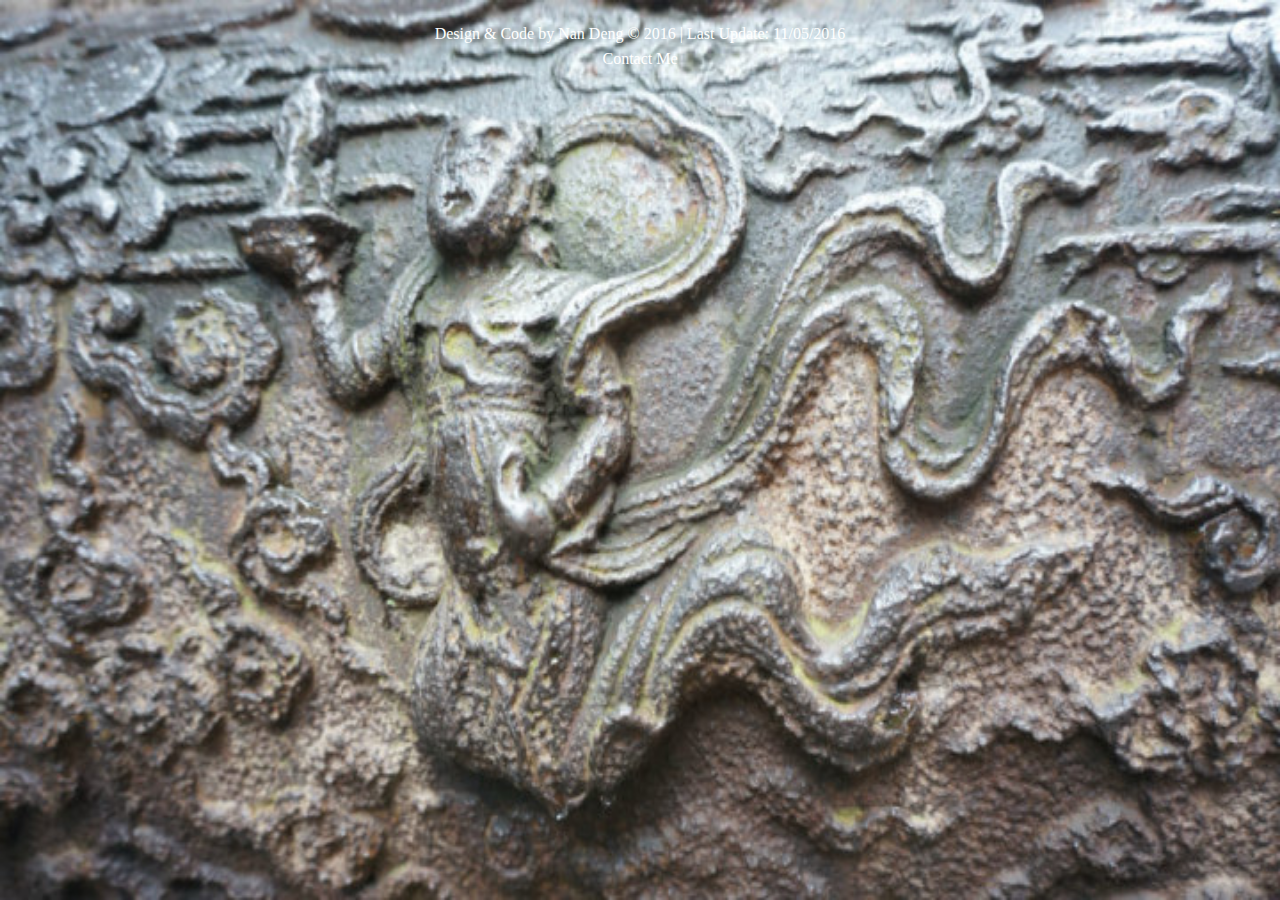
==== index.html @ a758ee23 "Portfolio" ====
<!DOCTYPE html>
<html lang="en">
<head>
<meta charset="utf-8">
<title> Nan's Portfolio </title>
<link rel="stylesheet" href="css/style.css">

<script src="http://cdn.staticfile.org/jquery/1.8.3/jquery.min.js"></script>
<script src="http://cdn.staticfile.org/jqueryui/1.10.3/jquery-ui.min.js"></script>
<script src="http://www.dowebok.com/demo/2014/77/js/jquery.fullPage.min.js"></script>
<script>
$(function(){
	$.fn.fullpage({
		verticalCentered: false,
		anchors: ['page1', 'page2', 'page3', 'page4'],
		navigation: true,
		navigationTooltips: ['Project', 'Illustrations', 'Resume', 'Interests']
	});
});
</script>
</head>
<body>


</head>
<body>

<div class="section section1">
<div class="bg"><img src="picture/Chicagonight1.jpg" alt="Chicago Night"></div>
<header class="title">
<h1> Nan Deng </h1>
</header>
<nav class="menu">
	<ul>
		<li><a href="project.html"> Project </a></li>
		<li><a href="illustrations.html"> Illustrations </a></li>
		<li><a href="resume.html"> Resume </a></li>
		<li><a href="interest.html"> Interests </a></li>
		<li><a href="#"> About Me </a></li>
	</ul>
</nav>
</div>

<div class="section section2">
	<img class="bg" src="picture/aquarium1.jpg" alt="Chicage Aquarium"/>
</div>
<div class="section section3">
	<img class="bg" src="picture/Jiuzhai1.jpg" alt="Jiu Zhai Gou"/>
</div>
<div class="section section4">
	<img class="bg" src="picture/Wuhou2.jpg" alt="Wuhou Ci"/>
</div>

<footer id="footer">
<div class="copyright"> Design &amp; Code by Nan Deng &copy; 2016 | Last Update: 11/05/2016 </div>
<div class="contact"> Contact Me </div>
</footer>

</body>
</html>
---- css/style.css ----
/*
  ========================================
  Navigation Bar
  ========================================
*/
.section .bg{ 
  position: absolute;
  margin: 0 0 0 0; 
  width: 100%; 
  height: 100%;
}
.section .bg img { 
  display: block; 
  width: 100%; 
  height: 100%;
}

.section1 .menu {
  text-align: center;
  position: relative;
}
.section1 .menu ul {
  font: bold 11px "Helvetica Neue", Helvetica, Arial, sans-serif;
  margin: 0;
  padding: 0;
  text-transform: uppercase;
  float: right;
  margin-top: 60px;
  right: 30px;
  position: relative;
}
.section1 .menu li {
  display: inline-block;
  margin: 0 10px;
  vertical-align: top;
}
.section1 .menu a {
  background: black;
  border-right: 1px solid rgba(0, 0, 0, .5);
  color: #fff;
  padding: 12px 12px;
  text-decoration: none;
}
.section1 .menu a:hover {
  background: lightgrey;
  color: black;
  box-shadow: 10px 10px 5px #888888;
  text-decoration: none;
}
.section1 .menu li:first-child a {
  border-radius: 4px 0 0 4px;
}
.section1 .menu li:last-child a {
  border-right: 0;
  border-radius: 0 4px 4px 0;
}

.section1 .title {
  position: absolute;
  display: inline-block;
  color: #fff;
  left: 8%;
  top: 25px;
  font-size: 14px;
}

/*
  ========================================
  Project
  ========================================
*/
#footer {
  color: #fff;
}

#footer .copyright {
  text-align: center;
  position: relative;
  clear: both;
  display: block;
  bottom: 47px;
  margin: 0 auto;
  width: 100%;
}

#footer .contact {
  margin: 0 auto;
  position: relative;
  display: block;
  bottom: 40px;
  width: 100%;
  text-align: center;
}

/*
  ========================================
  Slide
  ========================================
*/
html, body {
    margin: 0;
    padding: 0;
}
#superContainer {
    height: 100%;
    position: relative;
}

#fullPage-nav { 
  _display: none; 
  font-size: 12px;
}

#fullPage-nav li a { 
  float: right; 
  width: 21px; 
  height: 21px; 
  color: #fff; 
  text-decoration: none; 
  text-align: left; 
}
#fullPage-nav li .active { 
  background-position: 0 bottom;
}

.fullPage-tooltip { 
  float: right; 
  top: 0; 
  text-align: right;
  margin-right: 18px; 
  font: 15px "cochin"; 
  color: #fff; 
  line-height: 0px;
  font-weight: bold;
}

#fullPage-nav {
    position: fixed;
    z-index: 100;
    margin-top: -32px;
    top: 50%;
    opacity: 1;
}

#fullPage-nav.right {
    right: 17px;
}


#fullPage-nav li,
.fullPage-slidesNav li {
    display: block;
    width: 14px;
    height: 13px;
    margin: 7px;
    position:relative;
}

.fullPage-slidesNav li {
    display: inline-block;
}
#fullPage-nav li a,
.fullPage-slidesNav li a {
    display: block;
    position: relative;
    z-index: 1;
    width: 100%;
    height: 100%;
    cursor: pointer;
    text-decoration: none;
}
#fullPage-nav li .active span,
.fullPage-slidesNav .active span {
    background: #333;
}
#fullPage-nav span,
.fullPage-slidesNav span {
    top: 2px;
    left: 2px;
    width: 8px;
    height: 8px;
    border: 1px solid #000;
    background: rgba(0, 0, 0, 0);
    -webkit-border-radius: 50%;
    -moz-border-radius: 50%;
    border-radius: 50%;
    position: absolute;
    z-index: 1;
}

/*
  ========================================
  Resume
  ========================================
*/
.recontent { 
  position: absolute;
  margin: 0 0 0 0; 
  width: 100%; 
  height: 100%;
  color: #fff;
  text-align: center;
}
.recontent img { 
  display: block; 
  max-width: 100%;
}
.rebg .photo {
  top: 10px;
  left: 10px;
  position: relative;
  width: 6%;
  height: 10%;
}
.photo a:hover {

}
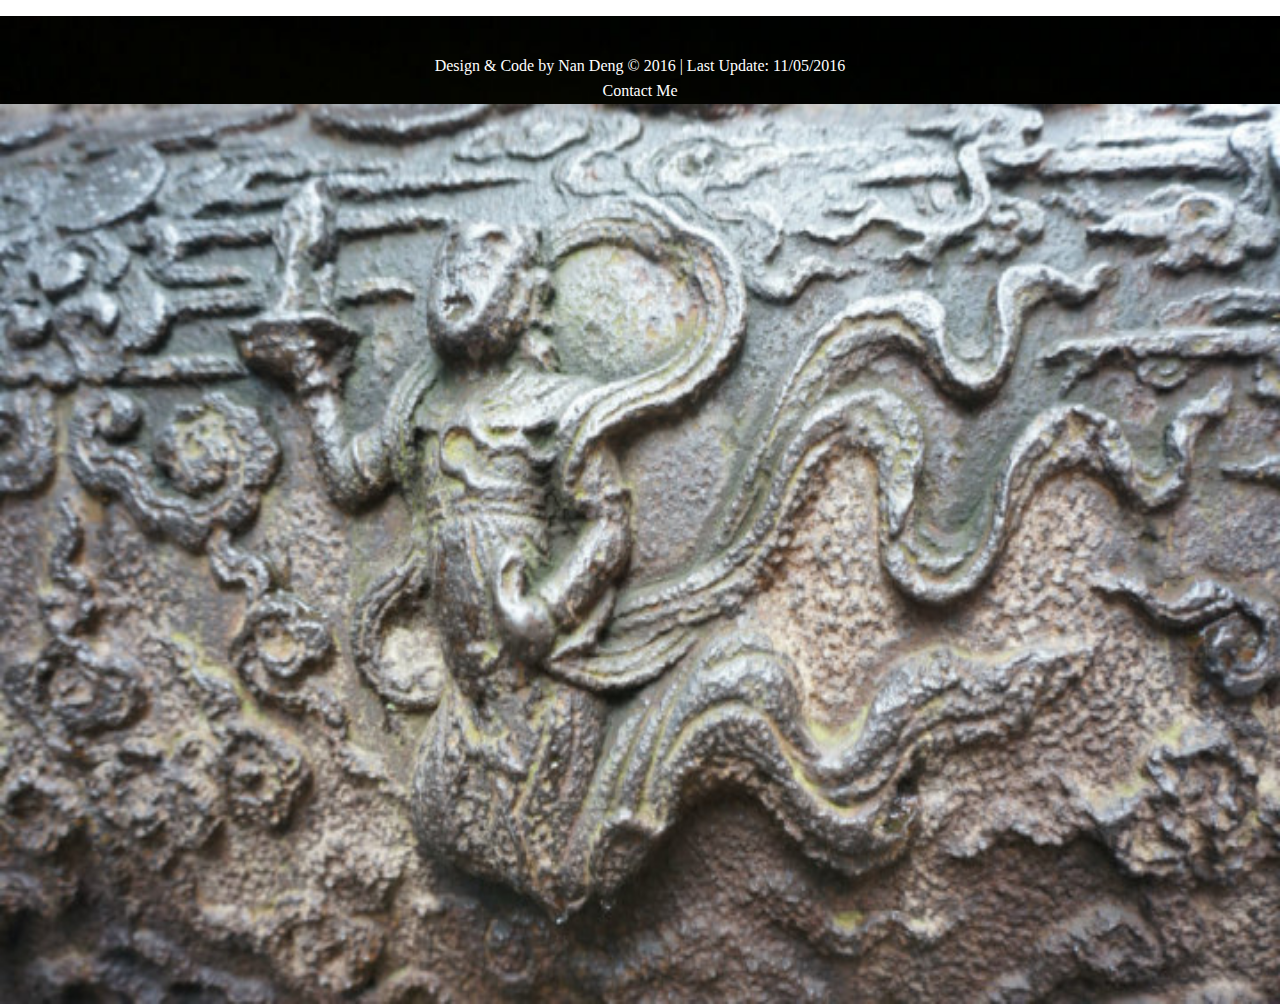
==== commit 098f7353: "Change2" ====
--- a/index.html
+++ b/index.html
@@ -5,6 +5,8 @@
 <meta charset="utf-8">
 <title> Nan's Portfolio </title>
 <link rel="stylesheet" href="css/style.css">
+<link rel="stylesheet" href="responsive-nav.css">
+<script src="responsive-nav.js"></script>
 
 <script src="http://cdn.staticfile.org/jquery/1.8.3/jquery.min.js"></script>
 <script src="http://cdn.staticfile.org/jqueryui/1.10.3/jquery-ui.min.js"></script>
@@ -15,31 +17,24 @@
 		verticalCentered: false,
 		anchors: ['page1', 'page2', 'page3', 'page4'],
 		navigation: true,
-		navigationTooltips: ['Project', 'Illustrations', 'Resume', 'Interests']
+		navigationTooltips: ['Project', 'UX Design', 'Resume', 'Interests']
 	});
 });
 </script>
-</head>
-<body>
 
-
-</head>
 <body>
 
 <div class="section section1">
 <div class="bg"><img src="picture/Chicagonight1.jpg" alt="Chicago Night"></div>
-<header class="title">
-<h1> Nan Deng </h1>
-</header>
-<nav class="menu">
-	<ul>
-		<li><a href="project.html"> Project </a></li>
-		<li><a href="illustrations.html"> Illustrations </a></li>
-		<li><a href="resume.html"> Resume </a></li>
-		<li><a href="interest.html"> Interests </a></li>
-		<li><a href="#"> About Me </a></li>
-	</ul>
-</nav>
+<div id="nav">
+  <ul>
+    <li><a href="#"> Project </a></li>
+    <li><a href="#"> UX Design </a></li>
+    <li><a href="#"> Resume </a></li>
+    <li><a href="#"> About Me </a></li>
+  </ul>
+</div>
+
 </div>
 
 <div class="section section2">
--- a/css/style.css
+++ b/css/style.css
@@ -4,6 +4,9 @@
   Navigation Bar
   ========================================
 */
+header {
+  position: fixed;
+}
 .section .bg{ 
   position: absolute;
   margin: 0 0 0 0; 
@@ -108,7 +111,6 @@
 }
 
 #fullPage-nav { 
-  _display: none; 
   font-size: 12px;
 }
 
@@ -127,7 +129,7 @@
 .fullPage-tooltip { 
   float: right; 
   top: 0; 
-  text-align: right;
+  text-align: left;
   margin-right: 18px; 
   font: 15px "cochin"; 
   color: #fff; 
@@ -180,8 +182,8 @@
     left: 2px;
     width: 8px;
     height: 8px;
-    border: 1px solid #000;
-    background: rgba(0, 0, 0, 0);
+    border: 1px solid #fff;
+    background: #fff;
     -webkit-border-radius: 50%;
     -moz-border-radius: 50%;
     border-radius: 50%;
--- a/responsive-nav.css
+++ b/responsive-nav.css
@@ -0,0 +1,49 @@
+/*! responsive-nav.js 1.0.39 by @viljamis */
+
+.nav-collapse ul {
+  margin: 0;
+  padding: 0;
+  width: 100%;
+  display: block;
+  list-style: none;
+}
+
+.nav-collapse li {
+  width: 100%;
+  display: block;
+}
+
+.js .nav-collapse {
+  clip: rect(0 0 0 0);
+  max-height: 0;
+  position: absolute;
+  display: block;
+  overflow: hidden;
+  zoom: 1;
+}
+
+.nav-collapse.opened {
+  max-height: 9999px;
+}
+
+.nav-toggle {
+  -webkit-tap-highlight-color: rgba(0,0,0,0);
+  -webkit-touch-callout: none;
+  -webkit-user-select: none;
+  -moz-user-select: none;
+  -ms-user-select: none;
+  -o-user-select: none;
+  user-select: none;
+}
+
+@media screen and (min-width: 40em) {
+  .js .nav-collapse {
+    position: relative;
+  }
+  .js .nav-collapse.closed {
+    max-height: none;
+  }
+  .nav-toggle {
+    display: none;
+  }
+}
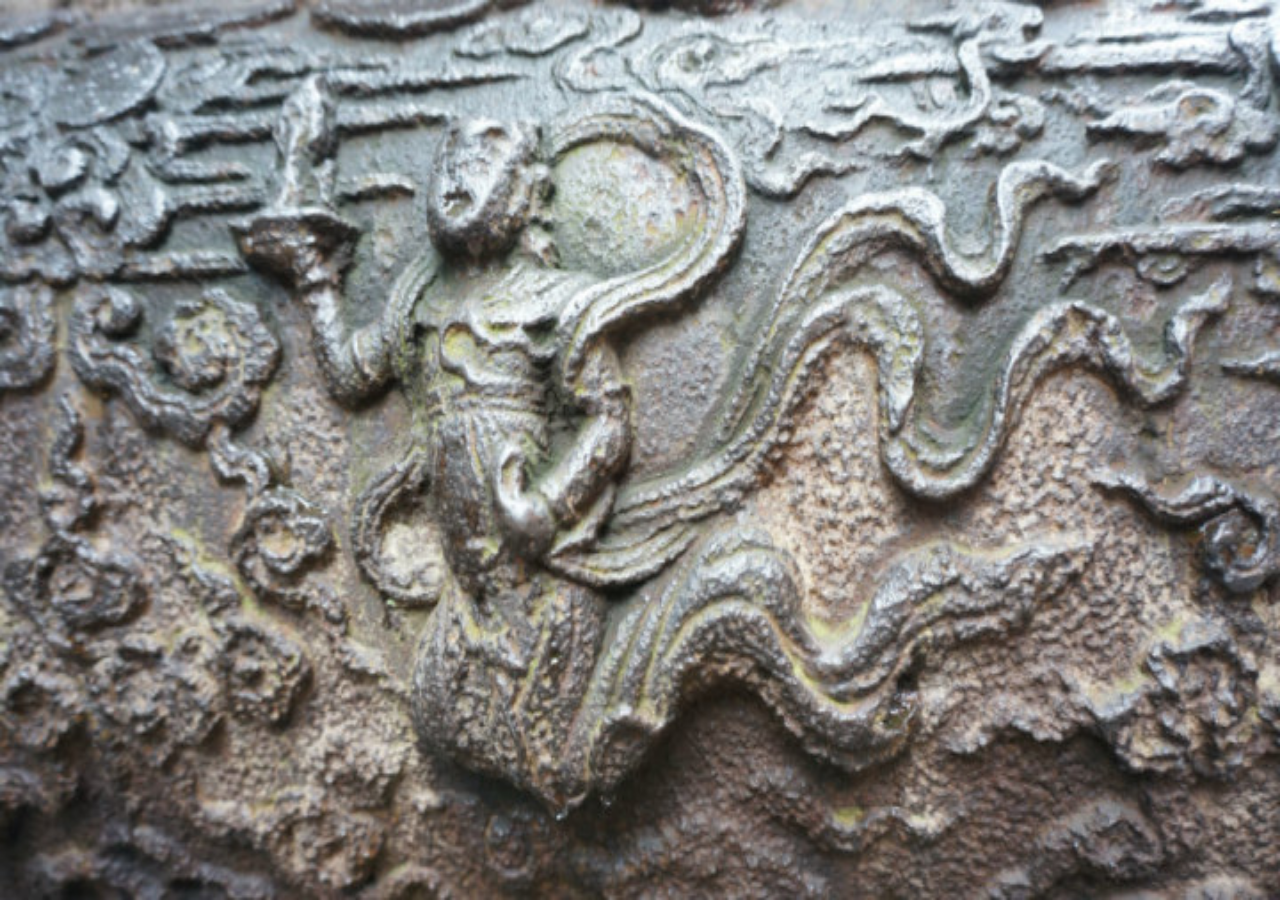
==== commit 7e788ba5: "change3" ====
--- a/index.html
+++ b/index.html
@@ -5,8 +5,6 @@
 <meta charset="utf-8">
 <title> Nan's Portfolio </title>
 <link rel="stylesheet" href="css/style.css">
-<link rel="stylesheet" href="responsive-nav.css">
-<script src="responsive-nav.js"></script>
 
 <script src="http://cdn.staticfile.org/jquery/1.8.3/jquery.min.js"></script>
 <script src="http://cdn.staticfile.org/jqueryui/1.10.3/jquery-ui.min.js"></script>
@@ -21,20 +19,27 @@
 	});
 });
 </script>
+</head>
+<body>
 
+</head>
 <body>
 
 <div class="section section1">
-<div class="bg"><img src="picture/Chicagonight1.jpg" alt="Chicago Night"></div>
-<div id="nav">
-  <ul>
-    <li><a href="#"> Project </a></li>
-    <li><a href="#"> UX Design </a></li>
-    <li><a href="#"> Resume </a></li>
-    <li><a href="#"> About Me </a></li>
-  </ul>
-</div>
+<img class="bg" src="picture/Chicagonight1.jpg" alt="Chicago Night">
+<header class="title">
+<h1> Nan Deng </h1>
 
+<nav class="menu">
+	<ul>
+		<li><a href="index.html"> Home </a></li>
+		<li><a href="project.html"> UX&nbsp;Design </a></li>
+		<li><a href="picture/Resume-Nan Deng.pdf" height=100% width=100%> Resume </a></li>
+		<li><a href="interest.html"> Interests </a></li>
+		<li><a href="introduction.html"> About Me </a></li>
+	</ul>
+</nav>
+</header>
 </div>
 
 <div class="section section2">
@@ -48,8 +53,9 @@
 </div>
 
 <footer id="footer">
+
+<div class="contact"> <strong>Nan Deng</strong> | University of Michigan | School of Information | <abbr title="Phone">Tel:</abbr> (734) 780-9789 | Email: dengnan@umich.edu</div>
 <div class="copyright"> Design &amp; Code by Nan Deng &copy; 2016 | Last Update: 11/05/2016 </div>
-<div class="contact"> Contact Me </div>
 </footer>
 
 </body>
--- a/css/style.css
+++ b/css/style.css
@@ -6,7 +6,10 @@
 */
 header {
   position: fixed;
-}
+  width: 90%;
+  display: inline-block;
+}
+
 .section .bg{ 
   position: absolute;
   margin: 0 0 0 0; 
@@ -25,13 +28,10 @@
 }
 .section1 .menu ul {
   font: bold 11px "Helvetica Neue", Helvetica, Arial, sans-serif;
-  margin: 0;
-  padding: 0;
   text-transform: uppercase;
   float: right;
-  margin-top: 60px;
-  right: 30px;
-  position: relative;
+  position: relative;
+  margin-top: -35px;
 }
 .section1 .menu li {
   display: inline-block;
@@ -64,7 +64,7 @@
   display: inline-block;
   color: #fff;
   left: 8%;
-  top: 25px;
+  top: 80px;
   font-size: 14px;
 }
 
@@ -82,7 +82,7 @@
   position: relative;
   clear: both;
   display: block;
-  bottom: 47px;
+  bottom: 40px;
   margin: 0 auto;
   width: 100%;
 }
@@ -91,7 +91,7 @@
   margin: 0 auto;
   position: relative;
   display: block;
-  bottom: 40px;
+  bottom: 47px;
   width: 100%;
   text-align: center;
 }
